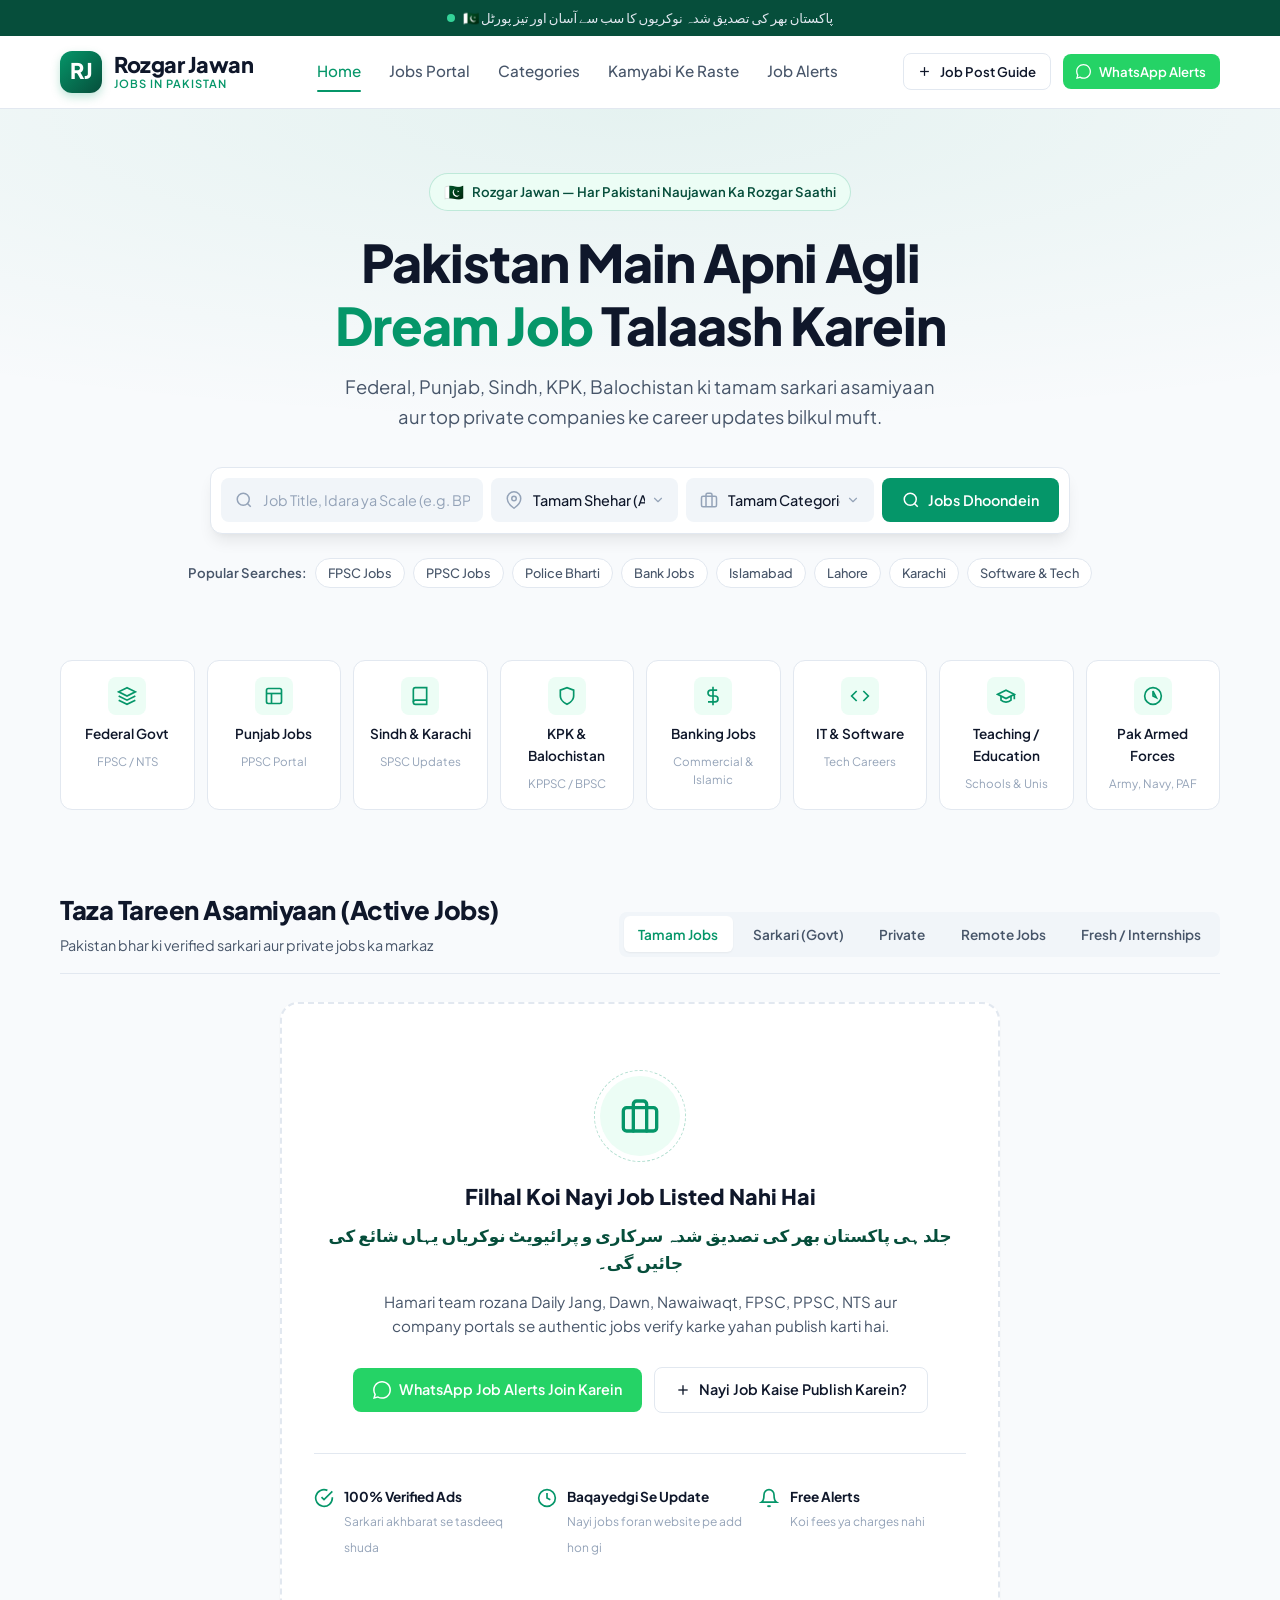
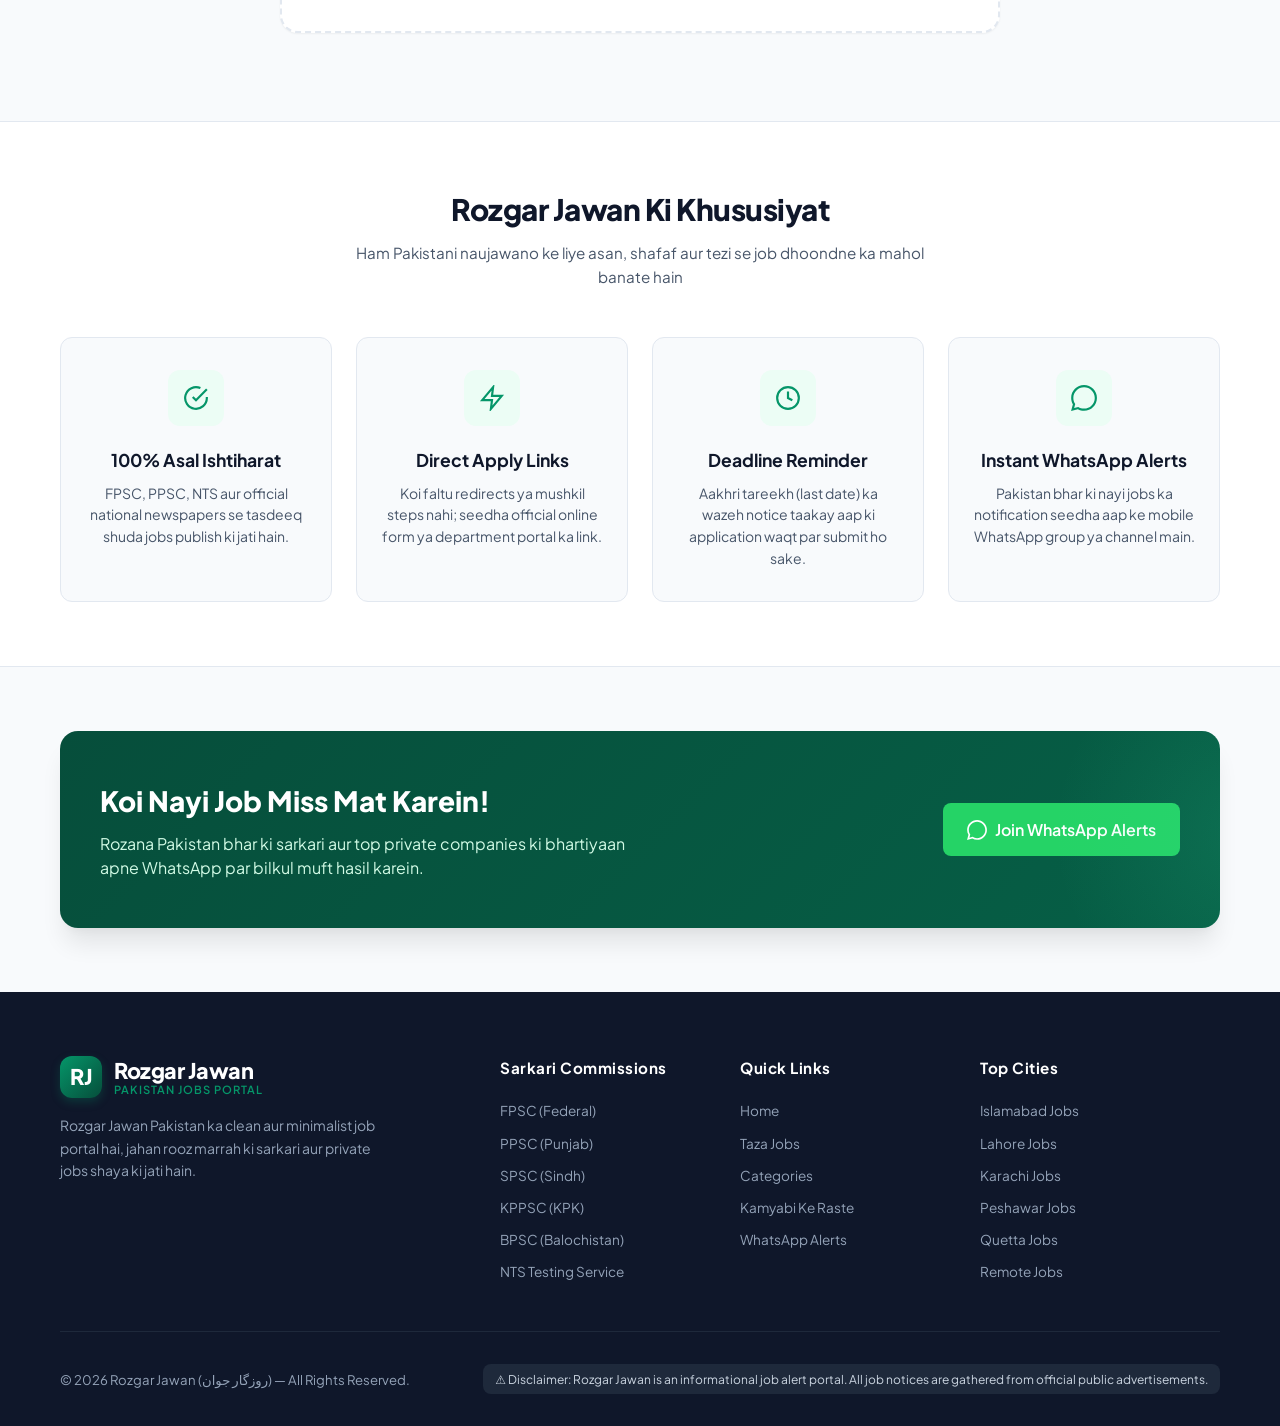
==== index.html @ a0c512f4 "Initial commit: Rozgar Jawan - Pakistan Jobs Portal responsive website" ====
<!DOCTYPE html>
<html lang="ur-PK" dir="ltr">
<head>
  <meta charset="UTF-8">
  <meta name="viewport" content="width=device-width, initial-scale=1.0">
  <meta http-equiv="X-UA-Compatible" content="ie=edge">
  <title>Rozgar Jawan | Pakistan Jobs Portal - روزگار جوان</title>
  
  <!-- SEO & Meta Tags -->
  <meta name="description" content="Rozgar Jawan - Pakistan ki latest sarkari aur private jobs ka authentic portal. FPSC, PPSC, NTS, Bank aur IT jobs ke taza tareen updates.">
  <meta name="keywords" content="Pakistan Jobs, Govt Jobs in Pakistan, Rozgar Jawan, FPSC, PPSC, NTS Jobs, Private Jobs Karachi Lahore Islamabad">
  <meta name="author" content="Rozgar Jawan">
  <meta name="theme-color" content="#059669">

  <!-- Google Fonts: Plus Jakarta Sans -->
  <link rel="preconnect" href="https://fonts.googleapis.com">
  <link rel="preconnect" href="https://fonts.gstatic.com" crossorigin>
  <link href="https://fonts.googleapis.com/css2?family=Plus+Jakarta+Sans:wght@400;500;600;700;800&display=swap" rel="stylesheet">

  <!-- Core CSS -->
  <link rel="stylesheet" href="css/style.css">
</head>
<body>

  <!-- Top Notification Bar -->
  <div class="top-notice-bar">
    <span class="pulse-dot"></span>
    <span>🇵🇰 پاکستان بھر کی تصدیق شدہ نوکریوں کا سب سے آسان اور تیز پورٹل</span>
  </div>

  <!-- Site Navigation Header -->
  <header class="site-header">
    <div class="container">
      <nav class="navbar" aria-label="Main Navigation">
        <!-- Logo -->
        <a href="index.html" class="brand-logo">
          <div class="logo-badge">RJ</div>
          <div class="brand-title">
            <span>Rozgar Jawan</span>
            <span class="brand-sub">Jobs In Pakistan</span>
          </div>
        </a>

        <!-- Navigation Links -->
        <div class="nav-links" id="nav-links">
          <a href="#home" class="nav-link active">Home</a>
          <a href="#jobs" class="nav-link">Jobs Portal</a>
          <a href="#categories" class="nav-link">Categories</a>
          <a href="#features" class="nav-link">Kamyabi Ke Raste</a>
          <a href="#alerts" class="nav-link">Job Alerts</a>
        </div>

        <!-- Header Actions -->
        <div class="nav-actions">
          <button class="btn btn-outline btn-sm" onclick="openPublishGuideModal()">
            <svg width="15" height="15" viewBox="0 0 24 24" fill="none" stroke="currentColor" stroke-width="2">
              <line x1="12" y1="5" x2="12" y2="19"></line>
              <line x1="5" y1="12" x2="19" y2="12"></line>
            </svg>
            Job Post Guide
          </button>
          <a href="#alerts" class="btn btn-whatsapp btn-sm">
            <svg width="15" height="15" viewBox="0 0 24 24" fill="currentColor">
              <path d="M.057 24l1.687-6.163c-1.041-1.804-1.588-3.849-1.587-5.946.003-6.556 5.338-11.891 11.893-11.891 3.181.001 6.167 1.24 8.413 3.488 2.245 2.248 3.481 5.236 3.48 8.414-.003 6.557-5.338 11.892-11.893 11.892-1.99-.001-3.951-.5-5.688-1.448l-6.305 1.654zm6.597-3.807c1.676.995 3.276 1.591 5.392 1.592 5.448 0 9.886-4.434 9.889-9.885.002-5.462-4.415-9.89-9.881-9.892-5.452 0-9.887 4.434-9.889 9.884-.001 2.225.651 3.891 1.746 5.634l-.999 3.648 3.742-.981z"/>
            </svg>
            WhatsApp Alerts
          </a>
          <!-- Mobile Hamburger Toggle -->
          <button class="mobile-toggle" id="mobile-toggle-btn" aria-label="Toggle navigation menu">
            <svg width="24" height="24" viewBox="0 0 24 24" fill="none" stroke="currentColor" stroke-width="2">
              <line x1="3" y1="12" x2="21" y2="12"></line>
              <line x1="3" y1="6" x2="21" y2="6"></line>
              <line x1="3" y1="18" x2="21" y2="18"></line>
            </svg>
          </button>
        </div>
      </nav>
    </div>
  </header>

  <main>
    <!-- Hero Section -->
    <section class="hero-section" id="home">
      <div class="container">
        <div class="hero-pill">
          <span class="flag-icon">🇵🇰</span>
          <span>Rozgar Jawan — Har Pakistani Naujawan Ka Rozgar Saathi</span>
        </div>

        <h1 class="hero-title">
          Pakistan Main Apni Agli <span class="text-highlight">Dream Job</span> Talaash Karein
        </h1>

        <p class="hero-desc">
          Federal, Punjab, Sindh, KPK, Balochistan ki tamam sarkari asamiyaan aur top private companies ke career updates bilkul muft.
        </p>

        <!-- Search and Filter Bar -->
        <div class="search-wrapper">
          <form class="search-form" id="jobs-search-form">
            <!-- Keyword search -->
            <div class="search-field">
              <svg viewBox="0 0 24 24" fill="none" stroke="currentColor" stroke-width="2">
                <circle cx="11" cy="11" r="8"></circle>
                <line x1="21" y1="21" x2="16.65" y2="16.65"></line>
              </svg>
              <input type="text" id="search-input" placeholder="Job Title, Idara ya Scale (e.g. BPS-17, Clerk)..." autocomplete="off">
            </div>

            <!-- City selector -->
            <div class="search-field">
              <svg viewBox="0 0 24 24" fill="none" stroke="currentColor" stroke-width="2">
                <path d="M21 10c0 7-9 13-9 13s-9-6-9-13a9 9 0 0 1 18 0z"></path>
                <circle cx="12" cy="10" r="3"></circle>
              </svg>
              <select id="city-select">
                <option value="all">Tamam Shehar (All Pakistan)</option>
                <option value="Islamabad">Islamabad / Rawalpindi</option>
                <option value="Lahore">Lahore</option>
                <option value="Karachi">Karachi</option>
                <option value="Peshawar">Peshawar</option>
                <option value="Quetta">Quetta</option>
                <option value="Faisalabad">Faisalabad</option>
                <option value="Multan">Multan</option>
                <option value="Remote">Remote / Work from Home</option>
              </select>
            </div>

            <!-- Category selector -->
            <div class="search-field">
              <svg viewBox="0 0 24 24" fill="none" stroke="currentColor" stroke-width="2">
                <rect x="2" y="7" width="20" height="14" rx="2" ry="2"></rect>
                <path d="M16 21V5a2 2 0 0 0-2-2h-4a2 2 0 0 0-2 2v16"></path>
              </svg>
              <select id="category-select">
                <option value="all">Tamam Categories</option>
                <option value="govt">Sarkari (Govt / BPS)</option>
                <option value="it">IT & Software</option>
                <option value="banking">Banks & Finance</option>
                <option value="education">Education & Teachers</option>
                <option value="healthcare">Hospital & Medical</option>
                <option value="defense">Forces (Army, Navy, PAF, Police)</option>
                <option value="private">Private Sector</option>
              </select>
            </div>

            <!-- Search Action Button -->
            <button type="submit" class="btn btn-primary">
              <svg width="18" height="18" viewBox="0 0 24 24" fill="none" stroke="currentColor" stroke-width="2">
                <circle cx="11" cy="11" r="8"></circle>
                <line x1="21" y1="21" x2="16.65" y2="16.65"></line>
              </svg>
              Jobs Dhoondein
            </button>
          </form>
        </div>

        <!-- Quick Tags -->
        <div class="quick-tags">
          <span class="quick-tags-label">Popular Searches:</span>
          <button class="tag-pill" data-filter-type="category" data-filter-val="govt">FPSC Jobs</button>
          <button class="tag-pill" data-filter-type="category" data-filter-val="govt">PPSC Jobs</button>
          <button class="tag-pill" data-filter-type="category" data-filter-val="defense">Police Bharti</button>
          <button class="tag-pill" data-filter-type="category" data-filter-val="banking">Bank Jobs</button>
          <button class="tag-pill" data-filter-type="city" data-filter-val="Islamabad">Islamabad</button>
          <button class="tag-pill" data-filter-type="city" data-filter-val="Lahore">Lahore</button>
          <button class="tag-pill" data-filter-type="city" data-filter-val="Karachi">Karachi</button>
          <button class="tag-pill" data-filter-type="category" data-filter-val="it">Software & Tech</button>
        </div>
      </div>
    </section>

    <!-- Categories Grid Section -->
    <section class="categories-section" id="categories">
      <div class="container">
        <div class="categories-grid">
          <div class="category-card" onclick="selectQuickCategory('govt')">
            <div class="category-icon">
              <svg width="20" height="20" viewBox="0 0 24 24" fill="none" stroke="currentColor" stroke-width="2">
                <polygon points="12 2 2 7 12 12 22 7 12 2"></polygon>
                <polyline points="2 17 12 22 22 17"></polyline>
                <polyline points="2 12 12 17 22 12"></polyline>
              </svg>
            </div>
            <div class="category-name">Federal Govt</div>
            <div class="category-count">FPSC / NTS</div>
          </div>

          <div class="category-card" onclick="selectQuickCategory('govt')">
            <div class="category-icon">
              <svg width="20" height="20" viewBox="0 0 24 24" fill="none" stroke="currentColor" stroke-width="2">
                <rect x="3" y="3" width="18" height="18" rx="2" ry="2"></rect>
                <line x1="3" y1="9" x2="21" y2="9"></line>
                <line x1="9" y1="21" x2="9" y2="9"></line>
              </svg>
            </div>
            <div class="category-name">Punjab Jobs</div>
            <div class="category-count">PPSC Portal</div>
          </div>

          <div class="category-card" onclick="selectQuickCategory('govt')">
            <div class="category-icon">
              <svg width="20" height="20" viewBox="0 0 24 24" fill="none" stroke="currentColor" stroke-width="2">
                <path d="M4 19.5A2.5 2.5 0 0 1 6.5 17H20"></path>
                <path d="M6.5 2H20v20H6.5A2.5 2.5 0 0 1 4 19.5v-15A2.5 2.5 0 0 1 6.5 2z"></path>
              </svg>
            </div>
            <div class="category-name">Sindh & Karachi</div>
            <div class="category-count">SPSC Updates</div>
          </div>

          <div class="category-card" onclick="selectQuickCategory('govt')">
            <div class="category-icon">
              <svg width="20" height="20" viewBox="0 0 24 24" fill="none" stroke="currentColor" stroke-width="2">
                <path d="M12 22s8-4 8-10V5l-8-3-8 3v7c0 6 8 10 8 10z"></path>
              </svg>
            </div>
            <div class="category-name">KPK & Balochistan</div>
            <div class="category-count">KPPSC / BPSC</div>
          </div>

          <div class="category-card" onclick="selectQuickCategory('banking')">
            <div class="category-icon">
              <svg width="20" height="20" viewBox="0 0 24 24" fill="none" stroke="currentColor" stroke-width="2">
                <line x1="12" y1="1" x2="12" y2="23"></line>
                <path d="M17 5H9.5a3.5 3.5 0 0 0 0 7h5a3.5 3.5 0 0 1 0 7H6"></path>
              </svg>
            </div>
            <div class="category-name">Banking Jobs</div>
            <div class="category-count">Commercial & Islamic</div>
          </div>

          <div class="category-card" onclick="selectQuickCategory('it')">
            <div class="category-icon">
              <svg width="20" height="20" viewBox="0 0 24 24" fill="none" stroke="currentColor" stroke-width="2">
                <polyline points="16 18 22 12 16 6"></polyline>
                <polyline points="8 6 2 12 8 18"></polyline>
              </svg>
            </div>
            <div class="category-name">IT & Software</div>
            <div class="category-count">Tech Careers</div>
          </div>

          <div class="category-card" onclick="selectQuickCategory('education')">
            <div class="category-icon">
              <svg width="20" height="20" viewBox="0 0 24 24" fill="none" stroke="currentColor" stroke-width="2">
                <path d="M22 10v6M2 10l10-5 10 5-10 5z"></path>
                <path d="M6 12v5c3 3 9 3 12 0v-5"></path>
              </svg>
            </div>
            <div class="category-name">Teaching / Education</div>
            <div class="category-count">Schools & Unis</div>
          </div>

          <div class="category-card" onclick="selectQuickCategory('defense')">
            <div class="category-icon">
              <svg width="20" height="20" viewBox="0 0 24 24" fill="none" stroke="currentColor" stroke-width="2">
                <circle cx="12" cy="12" r="10"></circle>
                <polygon points="12 6 12 12 16 14"></polygon>
              </svg>
            </div>
            <div class="category-name">Pak Armed Forces</div>
            <div class="category-count">Army, Navy, PAF</div>
          </div>
        </div>
      </div>
    </section>

    <!-- Main Jobs Section (BLANK / EMPTY STATE BY DEFAULT AS REQUESTED) -->
    <section class="jobs-section" id="jobs">
      <div class="container">
        <!-- Section Header with Filters -->
        <div class="section-header">
          <div class="section-title-wrap">
            <h2>Taza Tareen Asamiyaan (Active Jobs)</h2>
            <p>Pakistan bhar ki verified sarkari aur private jobs ka markaz</p>
          </div>

          <!-- Filter Tabs -->
          <div class="job-filter-tabs">
            <button class="tab-btn active" data-tab="all">Tamam Jobs</button>
            <button class="tab-btn" data-tab="government">Sarkari (Govt)</button>
            <button class="tab-btn" data-tab="private">Private</button>
            <button class="tab-btn" data-tab="remote">Remote Jobs</button>
            <button class="tab-btn" data-tab="internship">Fresh / Internships</button>
          </div>
        </div>

        <!-- Dynamic Jobs Container (Loaded from js/jobs.js) -->
        <div id="jobs-container">
          <!-- Default Empty State is automatically injected by js/jobs.js -->
        </div>
      </div>
    </section>

    <!-- Why Rozgar Jawan Section -->
    <section class="features-section" id="features">
      <div class="container">
        <div class="section-center-heading">
          <h2>Rozgar Jawan Ki Khususiyat</h2>
          <p>Ham Pakistani naujawano ke liye asan, shafaf aur tezi se job dhoondne ka mahol banate hain</p>
        </div>

        <div class="feature-cards-grid">
          <div class="feature-box">
            <div class="feature-icon-wrapper">
              <svg width="26" height="26" viewBox="0 0 24 24" fill="none" stroke="currentColor" stroke-width="2">
                <path d="M22 11.08V12a10 10 0 1 1-5.93-9.14"></path>
                <polyline points="22 4 12 14.01 9 11.01"></polyline>
              </svg>
            </div>
            <h3>100% Asal Ishtiharat</h3>
            <p>FPSC, PPSC, NTS aur official national newspapers se tasdeeq shuda jobs publish ki jati hain.</p>
          </div>

          <div class="feature-box">
            <div class="feature-icon-wrapper">
              <svg width="26" height="26" viewBox="0 0 24 24" fill="none" stroke="currentColor" stroke-width="2">
                <path d="M13 2L3 14h9l-1 8 10-12h-9l1-8z"></path>
              </svg>
            </div>
            <h3>Direct Apply Links</h3>
            <p>Koi faltu redirects ya mushkil steps nahi; seedha official online form ya department portal ka link.</p>
          </div>

          <div class="feature-box">
            <div class="feature-icon-wrapper">
              <svg width="26" height="26" viewBox="0 0 24 24" fill="none" stroke="currentColor" stroke-width="2">
                <circle cx="12" cy="12" r="10"></circle>
                <polyline points="12 6 12 12 16 14"></polyline>
              </svg>
            </div>
            <h3>Deadline Reminder</h3>
            <p>Aakhri tareekh (last date) ka wazeh notice taakay aap ki application waqt par submit ho sake.</p>
          </div>

          <div class="feature-box">
            <div class="feature-icon-wrapper">
              <svg width="26" height="26" viewBox="0 0 24 24" fill="currentColor">
                <path d="M.057 24l1.687-6.163c-1.041-1.804-1.588-3.849-1.587-5.946.003-6.556 5.338-11.891 11.893-11.891 3.181.001 6.167 1.24 8.413 3.488 2.245 2.248 3.481 5.236 3.48 8.414-.003 6.557-5.338 11.892-11.893 11.892-1.99-.001-3.951-.5-5.688-1.448l-6.305 1.654zm6.597-3.807c1.676.995 3.276 1.591 5.392 1.592 5.448 0 9.886-4.434 9.889-9.885.002-5.462-4.415-9.89-9.881-9.892-5.452 0-9.887 4.434-9.889 9.884-.001 2.225.651 3.891 1.746 5.634l-.999 3.648 3.742-.981z"/>
              </svg>
            </div>
            <h3>Instant WhatsApp Alerts</h3>
            <p>Pakistan bhar ki nayi jobs ka notification seedha aap ke mobile WhatsApp group ya channel main.</p>
          </div>
        </div>
      </div>
    </section>

    <!-- WhatsApp Alert CTA Banner -->
    <section class="alert-banner-section" id="alerts">
      <div class="container">
        <div class="alert-banner-card">
          <div class="alert-banner-content">
            <h2>Koi Nayi Job Miss Mat Karein!</h2>
            <p>Rozana Pakistan bhar ki sarkari aur top private companies ki bhartiyaan apne WhatsApp par bilkul muft hasil karein.</p>
          </div>

          <div class="alert-banner-actions">
            <a href="https://chat.whatsapp.com" target="_blank" rel="noopener noreferrer" class="btn btn-whatsapp" style="padding: 0.85rem 1.5rem; font-size: 1rem;">
              <svg width="20" height="20" viewBox="0 0 24 24" fill="currentColor">
                <path d="M.057 24l1.687-6.163c-1.041-1.804-1.588-3.849-1.587-5.946.003-6.556 5.338-11.891 11.893-11.891 3.181.001 6.167 1.24 8.413 3.488 2.245 2.248 3.481 5.236 3.48 8.414-.003 6.557-5.338 11.892-11.893 11.892-1.99-.001-3.951-.5-5.688-1.448l-6.305 1.654zm6.597-3.807c1.676.995 3.276 1.591 5.392 1.592 5.448 0 9.886-4.434 9.889-9.885.002-5.462-4.415-9.89-9.881-9.892-5.452 0-9.887 4.434-9.889 9.884-.001 2.225.651 3.891 1.746 5.634l-.999 3.648 3.742-.981z"/>
              </svg>
              Join WhatsApp Alerts
            </a>
          </div>
        </div>
      </div>
    </section>
  </main>

  <!-- Job Details Modal (Opens when user clicks on a job card details button) -->
  <div class="modal-overlay" id="job-detail-modal">
    <div class="modal-card">
      <div class="modal-header">
        <h3>Job Ki Tafseelat</h3>
        <button class="modal-close-btn" onclick="closeJobModal()" aria-label="Close modal">&times;</button>
      </div>
      <div class="modal-body" id="job-detail-content">
        <!-- Injected via JavaScript -->
      </div>
    </div>
  </div>

  <!-- Publish Job Helper Guide Modal -->
  <div class="modal-overlay" id="publish-guide-modal">
    <div class="modal-card">
      <div class="modal-header">
        <h3>Nayi Job Kaise Publish Karein? (Admin Guide)</h3>
        <button class="modal-close-btn" onclick="closePublishGuideModal()" aria-label="Close modal">&times;</button>
      </div>
      <div class="modal-body">
        <p style="color: #475569; font-size: 0.9rem; margin-bottom: 1.25rem;">
          Website ko clean aur fast rakhne ke liye jobs ko <code>js/jobs.js</code> file ke zariye manage kiya gaya hai.
        </p>

        <div class="guide-step" data-step="1">
          <h4><code>js/jobs.js</code> File Kholein</h4>
          <p>Apne project folder main <code>js/jobs.js</code> file ko kisi bhi text editor (Notepad, VS Code waghera) main open karein.</p>
        </div>

        <div class="guide-step" data-step="2">
          <h4><code>jobsData</code> Array Main Job Ka Data Paste Karein</h4>
          <p>Nayi job ka record is tarah add karein:</p>
          <pre class="code-snippet"><code>{
  id: 1,
  title: "Computer Operator (BPS-16)",
  department: "Health Department Punjab",
  category: "govt",
  type: "Government",
  city: "Lahore",
  scale: "BPS-16",
  deadline: "25 Dec 2026",
  education: "BCS / BS Computer Science",
  isUrgent: true,
  applyUrl: "https://ppsc.gop.pk",
  description: "Punjab Health Department main asamiyaan khali hain."
}</code></pre>
        </div>

        <div class="guide-step" data-step="3">
          <h4>Save Karein Aur Website Refresh Karein</h4>
          <p>File save karte hi website pe job card foran auto-render ho jayega aur search filters kaam karenge!</p>
        </div>

        <div style="text-align: right; margin-top: 1.5rem;">
          <button class="btn btn-primary btn-sm" onclick="closePublishGuideModal()">Theek Hai, Samajh Gaya</button>
        </div>
      </div>
    </div>
  </div>

  <!-- Site Footer -->
  <footer class="site-footer">
    <div class="container">
      <div class="footer-grid">
        <!-- Col 1: Brand Info -->
        <div class="footer-brand">
          <a href="index.html" class="brand-logo">
            <div class="logo-badge">RJ</div>
            <div class="brand-title">
              <span>Rozgar Jawan</span>
              <span class="brand-sub">Pakistan Jobs Portal</span>
            </div>
          </a>
          <p>
            Rozgar Jawan Pakistan ka clean aur minimalist job portal hai, jahan rooz marrah ki sarkari aur private jobs shaya ki jati hain.
          </p>
        </div>

        <!-- Col 2: Official Portals -->
        <div class="footer-col">
          <h4>Sarkari Commissions</h4>
          <div class="footer-links">
            <a href="https://www.fpsc.gov.pk" target="_blank" rel="noopener">FPSC (Federal)</a>
            <a href="https://www.ppsc.gop.pk" target="_blank" rel="noopener">PPSC (Punjab)</a>
            <a href="https://www.spsc.gov.pk" target="_blank" rel="noopener">SPSC (Sindh)</a>
            <a href="https://www.kppsc.gov.pk" target="_blank" rel="noopener">KPPSC (KPK)</a>
            <a href="https://www.bpsc.gob.pk" target="_blank" rel="noopener">BPSC (Balochistan)</a>
            <a href="https://www.nts.org.pk" target="_blank" rel="noopener">NTS Testing Service</a>
          </div>
        </div>

        <!-- Col 3: Quick Links -->
        <div class="footer-col">
          <h4>Quick Links</h4>
          <div class="footer-links">
            <a href="#home">Home</a>
            <a href="#jobs">Taza Jobs</a>
            <a href="#categories">Categories</a>
            <a href="#features">Kamyabi Ke Raste</a>
            <a href="#alerts">WhatsApp Alerts</a>
          </div>
        </div>

        <!-- Col 4: Top Locations -->
        <div class="footer-col">
          <h4>Top Cities</h4>
          <div class="footer-links">
            <a href="#jobs" onclick="selectQuickCity('Islamabad')">Islamabad Jobs</a>
            <a href="#jobs" onclick="selectQuickCity('Lahore')">Lahore Jobs</a>
            <a href="#jobs" onclick="selectQuickCity('Karachi')">Karachi Jobs</a>
            <a href="#jobs" onclick="selectQuickCity('Peshawar')">Peshawar Jobs</a>
            <a href="#jobs" onclick="selectQuickCity('Quetta')">Quetta Jobs</a>
            <a href="#jobs" onclick="selectQuickCity('Remote')">Remote Jobs</a>
          </div>
        </div>
      </div>

      <!-- Footer Bottom -->
      <div class="footer-bottom">
        <p>&copy; 2026 Rozgar Jawan (روزگار جوان) — All Rights Reserved.</p>
        <div class="disclaimer-badge">
          ⚠️ Disclaimer: Rozgar Jawan is an informational job alert portal. All job notices are gathered from official public advertisements.
        </div>
      </div>
    </div>
  </footer>

  <!-- Helper Quick Select Functions -->
  <script>
    function selectQuickCategory(cat) {
      const select = document.getElementById('category-select');
      if (select) {
        select.value = cat;
        select.dispatchEvent(new Event('change'));
      }
      document.getElementById('jobs').scrollIntoView({ behavior: 'smooth' });
    }

    function selectQuickCity(city) {
      const select = document.getElementById('city-select');
      if (select) {
        select.value = city;
        select.dispatchEvent(new Event('change'));
      }
      document.getElementById('jobs').scrollIntoView({ behavior: 'smooth' });
    }
  </script>

  <!-- Core JavaScript Modules -->
  <script src="js/jobs.js"></script>
  <script src="js/main.js"></script>
</body>
</html>
---- css/style.css ----
/* ==========================================================================
   ROZGAR JAWAN (روزگار جوان) - Modern, Minimalist & Responsive Stylesheet
   Designed for Pakistan Job Portal
   ========================================================================== */

/* --- 1. CSS VARIABLES & DESIGN TOKENS --- */
:root {
  /* Brand Colors */
  --primary: #059669;         /* Pakistani Emerald Green */
  --primary-hover: #047857;
  --primary-dark: #064E3B;
  --primary-light: #ECFDF5;
  --primary-soft: rgba(5, 150, 105, 0.08);

  /* Accent & Status Colors */
  --accent: #F59E0B;          /* Warm Gold / Highlight */
  --accent-light: #FEF3C7;
  --govt-badge: #1D4ED8;      /* Govt Blue */
  --govt-badge-bg: #EFF6FF;
  --urgent-badge: #DC2626;    /* Red Deadline */
  --urgent-badge-bg: #FEF2F2;

  /* Neutral Shades */
  --bg-body: #F8FAFC;         /* Soft clean background */
  --bg-card: #FFFFFF;
  --bg-surface: #F1F5F9;
  --text-main: #0F172A;       /* Slate 900 */
  --text-muted: #475569;      /* Slate 600 */
  --text-subtle: #94A3B8;     /* Slate 400 */
  --border-color: #E2E8F0;    /* Slate 200 */
  --border-focus: #059669;

  /* Elevation Shadows */
  --shadow-sm: 0 1px 2px 0 rgba(0, 0, 0, 0.05);
  --shadow-md: 0 4px 6px -1px rgba(0, 0, 0, 0.07), 0 2px 4px -2px rgba(0, 0, 0, 0.05);
  --shadow-lg: 0 10px 15px -3px rgba(0, 0, 0, 0.08), 0 4px 6px -4px rgba(0, 0, 0, 0.04);
  --shadow-xl: 0 20px 25px -5px rgba(0, 0, 0, 0.09), 0 8px 10px -6px rgba(0, 0, 0, 0.04);

  /* Layout & Sizing */
  --container-max: 1200px;
  --radius-sm: 8px;
  --radius-md: 12px;
  --radius-lg: 18px;
  --radius-full: 9999px;
  --transition: all 0.25s cubic-bezier(0.4, 0, 0.2, 1);
  --font-sans: 'Plus Jakarta Sans', system-ui, -apple-system, BlinkMacSystemFont, 'Segoe UI', Roboto, sans-serif;
}

/* --- 2. BASE & RESET --- */
*, *::before, *::after {
  box-sizing: border-box;
  margin: 0;
  padding: 0;
}

html {
  font-size: 16px;
  scroll-behavior: smooth;
  -webkit-text-size-adjust: 100%;
}

body {
  font-family: var(--font-sans);
  background-color: var(--bg-body);
  color: var(--text-main);
  line-height: 1.6;
  min-height: 100vh;
  display: flex;
  flex-direction: column;
  overflow-x: hidden;
}

img, svg {
  display: block;
  max-width: 100%;
}

a {
  color: inherit;
  text-decoration: none;
  transition: var(--transition);
}

button, input, select, textarea {
  font: inherit;
  outline: none;
  border: none;
}

ul {
  list-style: none;
}

.container {
  width: 100%;
  max-width: var(--container-max);
  margin-left: auto;
  margin-right: auto;
  padding-left: 1.25rem;
  padding-right: 1.25rem;
}

/* --- 3. TOP TICKER / BANNER --- */
.top-notice-bar {
  background: var(--primary-dark);
  color: #E2E8F0;
  font-size: 0.825rem;
  padding: 0.45rem 1rem;
  text-align: center;
  display: flex;
  align-items: center;
  justify-content: center;
  gap: 0.5rem;
}

.top-notice-bar .pulse-dot {
  width: 8px;
  height: 8px;
  background-color: #34D399;
  border-radius: 50%;
  animation: pulse 1.8s infinite;
}

@keyframes pulse {
  0% { transform: scale(0.95); box-shadow: 0 0 0 0 rgba(52, 211, 153, 0.7); }
  70% { transform: scale(1.1); box-shadow: 0 0 0 6px rgba(52, 211, 153, 0); }
  100% { transform: scale(0.95); box-shadow: 0 0 0 0 rgba(52, 211, 153, 0); }
}

/* --- 4. NAVIGATION BAR --- */
.site-header {
  position: sticky;
  top: 0;
  background-color: rgba(255, 255, 255, 0.95);
  backdrop-filter: blur(10px);
  -webkit-backdrop-filter: blur(10px);
  border-bottom: 1px solid var(--border-color);
  z-index: 100;
  transition: var(--transition);
}

.navbar {
  display: flex;
  align-items: center;
  justify-content: space-between;
  height: 72px;
}

/* Brand Logo */
.brand-logo {
  display: flex;
  align-items: center;
  gap: 0.75rem;
  font-weight: 800;
  font-size: 1.35rem;
  color: var(--text-main);
}

.logo-badge {
  width: 42px;
  height: 42px;
  background: linear-gradient(135deg, var(--primary), var(--primary-dark));
  border-radius: var(--radius-md);
  display: flex;
  align-items: center;
  justify-content: center;
  color: #FFFFFF;
  font-weight: 900;
  box-shadow: 0 4px 10px rgba(5, 150, 105, 0.25);
}

.brand-title {
  display: flex;
  flex-direction: column;
  line-height: 1.1;
}

.brand-title span:first-child {
  letter-spacing: -0.5px;
}

.brand-title .brand-sub {
  font-size: 0.7rem;
  font-weight: 600;
  color: var(--primary);
  text-transform: uppercase;
  letter-spacing: 1px;
}

/* Nav Links */
.nav-links {
  display: flex;
  align-items: center;
  gap: 1.75rem;
}

.nav-link {
  font-size: 0.95rem;
  font-weight: 500;
  color: var(--text-muted);
  position: relative;
  padding: 0.25rem 0;
}

.nav-link:hover, .nav-link.active {
  color: var(--primary);
}

.nav-link.active::after {
  content: '';
  position: absolute;
  bottom: -4px;
  left: 0;
  width: 100%;
  height: 2px;
  background-color: var(--primary);
  border-radius: 2px;
}

/* Header Action Buttons */
.nav-actions {
  display: flex;
  align-items: center;
  gap: 0.75rem;
}

.btn {
  display: inline-flex;
  align-items: center;
  justify-content: center;
  gap: 0.5rem;
  font-size: 0.9rem;
  font-weight: 600;
  padding: 0.65rem 1.25rem;
  border-radius: var(--radius-sm);
  cursor: pointer;
  transition: var(--transition);
  white-space: nowrap;
}

.btn-primary {
  background-color: var(--primary);
  color: #FFFFFF;
}

.btn-primary:hover {
  background-color: var(--primary-hover);
  box-shadow: 0 4px 12px rgba(5, 150, 105, 0.25);
  transform: translateY(-1px);
}

.btn-outline {
  border: 1px solid var(--border-color);
  background-color: #FFFFFF;
  color: var(--text-main);
}

.btn-outline:hover {
  border-color: var(--primary);
  color: var(--primary);
  background-color: var(--primary-light);
}

.btn-whatsapp {
  background-color: #25D366;
  color: #FFFFFF;
}

.btn-whatsapp:hover {
  background-color: #20BD5A;
  box-shadow: 0 4px 12px rgba(37, 211, 102, 0.3);
}

.btn-sm {
  padding: 0.45rem 0.85rem;
  font-size: 0.825rem;
}

/* Mobile Toggle Hamburger */
.mobile-toggle {
  display: none;
  background: transparent;
  color: var(--text-main);
  padding: 0.5rem;
  cursor: pointer;
  border-radius: var(--radius-sm);
}

.mobile-toggle:hover {
  background-color: var(--bg-surface);
}

/* --- 5. HERO SECTION --- */
.hero-section {
  padding: 4rem 0 3rem;
  background: radial-gradient(100% 60% at 50% 0%, rgba(5, 150, 105, 0.08) 0%, rgba(248, 250, 252, 0) 100%);
  text-align: center;
  position: relative;
}

.hero-pill {
  display: inline-flex;
  align-items: center;
  gap: 0.5rem;
  background-color: var(--primary-light);
  color: var(--primary-dark);
  font-size: 0.825rem;
  font-weight: 600;
  padding: 0.35rem 0.9rem;
  border-radius: var(--radius-full);
  margin-bottom: 1.25rem;
  border: 1px solid rgba(5, 150, 105, 0.2);
}

.hero-pill .flag-icon {
  font-size: 1rem;
}

.hero-title {
  font-size: clamp(2rem, 4.5vw, 3.25rem);
  font-weight: 800;
  letter-spacing: -1px;
  line-height: 1.2;
  color: var(--text-main);
  max-width: 800px;
  margin: 0 auto 1rem;
}

.hero-title .text-highlight {
  color: var(--primary);
  position: relative;
  display: inline-block;
}

.hero-desc {
  font-size: clamp(1rem, 1.8vw, 1.15rem);
  color: var(--text-muted);
  max-width: 620px;
  margin: 0 auto 2.25rem;
  line-height: 1.6;
}

/* --- 6. SEARCH & FILTER BAR --- */
.search-wrapper {
  max-width: 860px;
  margin: 0 auto;
  background-color: var(--bg-card);
  padding: 0.65rem;
  border-radius: var(--radius-md);
  box-shadow: var(--shadow-lg);
  border: 1px solid var(--border-color);
  transition: var(--transition);
}

.search-wrapper:focus-within {
  border-color: var(--primary);
  box-shadow: 0 10px 25px -5px rgba(5, 150, 105, 0.15);
}

.search-form {
  display: grid;
  grid-template-columns: 1.4fr 1fr 1fr auto;
  gap: 0.5rem;
  align-items: center;
}

.search-field {
  display: flex;
  align-items: center;
  gap: 0.65rem;
  padding: 0.65rem 0.85rem;
  background-color: var(--bg-surface);
  border-radius: var(--radius-sm);
  color: var(--text-subtle);
}

.search-field svg {
  flex-shrink: 0;
  width: 18px;
  height: 18px;
}

.search-field input,
.search-field select {
  width: 100%;
  background: transparent;
  color: var(--text-main);
  font-size: 0.9rem;
  font-weight: 500;
}

.search-field input::placeholder {
  color: var(--text-subtle);
  font-weight: 400;
}

.search-field select {
  cursor: pointer;
  appearance: none;
  background-image: url("data:image/svg+xml;charset=UTF-8,%3csvg xmlns='http://www.w3.org/2000/svg' viewBox='0 0 24 24' fill='none' stroke='%2394A3B8' stroke-width='2' stroke-linecap='round' stroke-linejoin='round'%3e%3cpolyline points='6 9 12 15 18 9'%3e%3c/polyline%3e%3c/svg%3e");
  background-repeat: no-repeat;
  background-position: right 0px center;
  background-size: 14px;
  padding-right: 1.25rem;
}

/* Quick Browse Tags */
.quick-tags {
  display: flex;
  align-items: center;
  justify-content: center;
  flex-wrap: wrap;
  gap: 0.5rem;
  margin-top: 1.5rem;
  font-size: 0.825rem;
}

.quick-tags-label {
  color: var(--text-muted);
  font-weight: 600;
}

.tag-pill {
  background-color: #FFFFFF;
  border: 1px solid var(--border-color);
  padding: 0.25rem 0.75rem;
  border-radius: var(--radius-full);
  color: var(--text-muted);
  font-size: 0.8rem;
  font-weight: 500;
  transition: var(--transition);
}

.tag-pill:hover, .tag-pill.active {
  background-color: var(--primary-light);
  border-color: var(--primary);
  color: var(--primary-dark);
}

/* --- 7. QUICK CATEGORIES BAR --- */
.categories-section {
  padding: 1.5rem 0 2.5rem;
}

.categories-grid {
  display: grid;
  grid-template-columns: repeat(auto-fit, minmax(130px, 1fr));
  gap: 0.75rem;
}

.category-card {
  background-color: var(--bg-card);
  border: 1px solid var(--border-color);
  border-radius: var(--radius-md);
  padding: 1rem 0.75rem;
  text-align: center;
  transition: var(--transition);
  cursor: pointer;
  display: flex;
  flex-direction: column;
  align-items: center;
  gap: 0.5rem;
}

.category-card:hover {
  border-color: var(--primary);
  transform: translateY(-2px);
  box-shadow: var(--shadow-md);
}

.category-icon {
  width: 38px;
  height: 38px;
  border-radius: var(--radius-sm);
  background-color: var(--primary-light);
  color: var(--primary);
  display: flex;
  align-items: center;
  justify-content: center;
}

.category-name {
  font-size: 0.85rem;
  font-weight: 600;
  color: var(--text-main);
}

.category-count {
  font-size: 0.725rem;
  color: var(--text-subtle);
}

/* --- 8. MAIN JOBS SECTION --- */
.jobs-section {
  padding: 2.5rem 0 4rem;
}

.section-header {
  display: flex;
  align-items: flex-end;
  justify-content: space-between;
  flex-wrap: wrap;
  gap: 1rem;
  margin-bottom: 1.75rem;
  padding-bottom: 1rem;
  border-bottom: 1px solid var(--border-color);
}

.section-title-wrap h2 {
  font-size: 1.6rem;
  font-weight: 800;
  color: var(--text-main);
  letter-spacing: -0.5px;
}

.section-title-wrap p {
  color: var(--text-muted);
  font-size: 0.9rem;
  margin-top: 0.2rem;
}

/* Job Tabs */
.job-filter-tabs {
  display: flex;
  gap: 0.4rem;
  background-color: var(--bg-surface);
  padding: 0.3rem;
  border-radius: var(--radius-sm);
  overflow-x: auto;
}

.tab-btn {
  padding: 0.45rem 0.9rem;
  font-size: 0.85rem;
  font-weight: 600;
  color: var(--text-muted);
  background: transparent;
  border-radius: 6px;
  cursor: pointer;
  transition: var(--transition);
  white-space: nowrap;
}

.tab-btn.active, .tab-btn:hover {
  background-color: #FFFFFF;
  color: var(--primary);
  box-shadow: var(--shadow-sm);
}

/* --- 9. CLEAN FRIENDLY EMPTY STATE (AS REQUESTED) --- */
.empty-state-box {
  background-color: var(--bg-card);
  border: 2px dashed var(--border-color);
  border-radius: var(--radius-lg);
  padding: 4.5rem 2rem;
  text-align: center;
  max-width: 720px;
  margin: 1.5rem auto;
  box-shadow: var(--shadow-sm);
  animation: fadeIn 0.4s ease-in-out;
}

@keyframes fadeIn {
  from { opacity: 0; transform: translateY(8px); }
  to { opacity: 1; transform: translateY(0); }
}

.empty-icon-wrap {
  width: 80px;
  height: 80px;
  background-color: var(--primary-light);
  color: var(--primary);
  border-radius: 50%;
  display: flex;
  align-items: center;
  justify-content: center;
  margin: 0 auto 1.5rem;
  position: relative;
}

.empty-icon-wrap::after {
  content: '';
  position: absolute;
  inset: -6px;
  border-radius: 50%;
  border: 1px dashed rgba(5, 150, 105, 0.3);
}

.empty-title {
  font-size: 1.35rem;
  font-weight: 800;
  color: var(--text-main);
  margin-bottom: 0.5rem;
}

.empty-urdu-text {
  font-size: 1.05rem;
  color: var(--primary-dark);
  font-weight: 600;
  margin-bottom: 0.85rem;
  direction: rtl;
}

.empty-desc {
  font-size: 0.95rem;
  color: var(--text-muted);
  max-width: 520px;
  margin: 0 auto 1.75rem;
  line-height: 1.6;
}

.empty-actions {
  display: flex;
  align-items: center;
  justify-content: center;
  gap: 0.75rem;
  flex-wrap: wrap;
}

.empty-features-list {
  display: grid;
  grid-template-columns: repeat(auto-fit, minmax(180px, 1fr));
  gap: 1rem;
  margin-top: 2.5rem;
  padding-top: 2rem;
  border-top: 1px solid var(--border-color);
  text-align: left;
}

.empty-feature-item {
  display: flex;
  align-items: flex-start;
  gap: 0.65rem;
}

.empty-feature-item svg {
  color: var(--primary);
  flex-shrink: 0;
  margin-top: 2px;
}

.empty-feature-text strong {
  display: block;
  font-size: 0.85rem;
  color: var(--text-main);
}

.empty-feature-text span {
  font-size: 0.75rem;
  color: var(--text-subtle);
}

/* --- 10. JOB CARDS GRID (When Jobs Are Published) --- */
.jobs-grid {
  display: grid;
  grid-template-columns: 1fr;
  gap: 1rem;
}

.job-card {
  background-color: var(--bg-card);
  border: 1px solid var(--border-color);
  border-radius: var(--radius-md);
  padding: 1.25rem 1.5rem;
  transition: var(--transition);
  display: flex;
  align-items: center;
  justify-content: space-between;
  gap: 1.25rem;
  position: relative;
}

.job-card:hover {
  border-color: var(--primary);
  box-shadow: var(--shadow-md);
  transform: translateY(-2px);
}

.job-card.featured {
  border-left: 4px solid var(--primary);
}

.job-main-info {
  display: flex;
  align-items: center;
  gap: 1.25rem;
  flex: 1;
}

.job-org-logo {
  width: 54px;
  height: 54px;
  border-radius: var(--radius-sm);
  background-color: var(--bg-surface);
  border: 1px solid var(--border-color);
  display: flex;
  align-items: center;
  justify-content: center;
  font-weight: 700;
  color: var(--primary);
  font-size: 1.1rem;
  flex-shrink: 0;
}

.job-details-col {
  display: flex;
  flex-direction: column;
  gap: 0.35rem;
}

.job-badge-row {
  display: flex;
  align-items: center;
  gap: 0.5rem;
  flex-wrap: wrap;
}

.badge {
  font-size: 0.725rem;
  font-weight: 600;
  padding: 0.15rem 0.55rem;
  border-radius: var(--radius-full);
  text-transform: uppercase;
  letter-spacing: 0.5px;
}

.badge-govt {
  background-color: var(--govt-badge-bg);
  color: var(--govt-badge);
}

.badge-private {
  background-color: var(--primary-light);
  color: var(--primary-dark);
}

.badge-urgent {
  background-color: var(--urgent-badge-bg);
  color: var(--urgent-badge);
}

.job-title {
  font-size: 1.15rem;
  font-weight: 700;
  color: var(--text-main);
  line-height: 1.3;
}

.job-organization {
  font-size: 0.9rem;
  color: var(--text-muted);
  font-weight: 500;
}

.job-meta-row {
  display: flex;
  align-items: center;
  gap: 1.25rem;
  flex-wrap: wrap;
  font-size: 0.825rem;
  color: var(--text-muted);
  margin-top: 0.15rem;
}

.job-meta-item {
  display: flex;
  align-items: center;
  gap: 0.35rem;
}

.job-meta-item svg {
  color: var(--text-subtle);
  width: 15px;
  height: 15px;
}

.job-action-col {
  display: flex;
  align-items: center;
  gap: 0.75rem;
  flex-shrink: 0;
}

/* --- 11. HOW IT WORKS / HIGHLIGHTS --- */
.features-section {
  padding: 4rem 0;
  background-color: #FFFFFF;
  border-top: 1px solid var(--border-color);
  border-bottom: 1px solid var(--border-color);
}

.section-center-heading {
  text-align: center;
  max-width: 600px;
  margin: 0 auto 3rem;
}

.section-center-heading h2 {
  font-size: 1.85rem;
  font-weight: 800;
  letter-spacing: -0.5px;
}

.section-center-heading p {
  color: var(--text-muted);
  font-size: 0.95rem;
  margin-top: 0.5rem;
}

.feature-cards-grid {
  display: grid;
  grid-template-columns: repeat(auto-fit, minmax(260px, 1fr));
  gap: 1.5rem;
}

.feature-box {
  background-color: var(--bg-body);
  border: 1px solid var(--border-color);
  border-radius: var(--radius-md);
  padding: 2rem 1.5rem;
  text-align: center;
  transition: var(--transition);
}

.feature-box:hover {
  transform: translateY(-3px);
  border-color: var(--primary);
  box-shadow: var(--shadow-md);
}

.feature-icon-wrapper {
  width: 56px;
  height: 56px;
  background-color: var(--primary-light);
  color: var(--primary);
  border-radius: var(--radius-md);
  display: flex;
  align-items: center;
  justify-content: center;
  margin: 0 auto 1.25rem;
}

.feature-box h3 {
  font-size: 1.1rem;
  font-weight: 700;
  margin-bottom: 0.5rem;
}

.feature-box p {
  font-size: 0.875rem;
  color: var(--text-muted);
  line-height: 1.55;
}

/* --- 12. WHATSAPP ALERT CTA BANNER --- */
.alert-banner-section {
  padding: 4rem 0;
}

.alert-banner-card {
  background: linear-gradient(135deg, var(--primary-dark) 0%, #065F46 100%);
  border-radius: var(--radius-lg);
  padding: 3rem 2.5rem;
  color: #FFFFFF;
  display: flex;
  align-items: center;
  justify-content: space-between;
  gap: 2rem;
  box-shadow: var(--shadow-xl);
  position: relative;
  overflow: hidden;
}

.alert-banner-card::before {
  content: '';
  position: absolute;
  top: -50%;
  right: -20%;
  width: 400px;
  height: 400px;
  background: radial-gradient(circle, rgba(52, 211, 153, 0.15) 0%, transparent 70%);
  pointer-events: none;
}

.alert-banner-content h2 {
  font-size: 1.75rem;
  font-weight: 800;
  margin-bottom: 0.5rem;
}

.alert-banner-content p {
  color: #D1FAE5;
  font-size: 1rem;
  max-width: 540px;
  line-height: 1.5;
}

.alert-banner-actions {
  display: flex;
  align-items: center;
  gap: 1rem;
  flex-wrap: wrap;
  flex-shrink: 0;
}

/* --- 13. PUBLISH GUIDE MODAL / HELPER DRAWER --- */
.modal-overlay {
  position: fixed;
  inset: 0;
  background-color: rgba(15, 23, 42, 0.6);
  backdrop-filter: blur(4px);
  -webkit-backdrop-filter: blur(4px);
  display: flex;
  align-items: center;
  justify-content: center;
  padding: 1.25rem;
  z-index: 1000;
  opacity: 0;
  visibility: hidden;
  transition: var(--transition);
}

.modal-overlay.active {
  opacity: 1;
  visibility: visible;
}

.modal-card {
  background-color: #FFFFFF;
  border-radius: var(--radius-lg);
  max-width: 600px;
  width: 100%;
  max-height: 90vh;
  overflow-y: auto;
  box-shadow: var(--shadow-xl);
  transform: scale(0.95);
  transition: var(--transition);
}

.modal-overlay.active .modal-card {
  transform: scale(1);
}

.modal-header {
  padding: 1.25rem 1.5rem;
  border-bottom: 1px solid var(--border-color);
  display: flex;
  align-items: center;
  justify-content: space-between;
}

.modal-header h3 {
  font-size: 1.2rem;
  font-weight: 700;
}

.modal-close-btn {
  background: transparent;
  color: var(--text-muted);
  font-size: 1.5rem;
  cursor: pointer;
  line-height: 1;
  padding: 0.25rem;
  border-radius: 4px;
}

.modal-close-btn:hover {
  color: var(--text-main);
  background-color: var(--bg-surface);
}

.modal-body {
  padding: 1.5rem;
}

.guide-step {
  margin-bottom: 1.25rem;
  padding-left: 1.75rem;
  position: relative;
}

.guide-step::before {
  content: attr(data-step);
  position: absolute;
  left: 0;
  top: 0;
  width: 22px;
  height: 22px;
  background-color: var(--primary);
  color: #FFFFFF;
  font-size: 0.75rem;
  font-weight: 700;
  border-radius: 50%;
  display: flex;
  align-items: center;
  justify-content: center;
}

.guide-step h4 {
  font-size: 0.95rem;
  font-weight: 700;
  margin-bottom: 0.25rem;
}

.guide-step p {
  font-size: 0.85rem;
  color: var(--text-muted);
}

.code-snippet {
  background-color: #0F172A;
  color: #F8FAFC;
  padding: 0.85rem;
  border-radius: var(--radius-sm);
  font-family: monospace;
  font-size: 0.8rem;
  overflow-x: auto;
  margin-top: 0.5rem;
}

/* --- 14. FOOTER --- */
.site-footer {
  background-color: #0F172A;
  color: #94A3B8;
  padding: 4rem 0 2rem;
  margin-top: auto;
}

.footer-grid {
  display: grid;
  grid-template-columns: 2fr 1fr 1fr 1.2fr;
  gap: 2.5rem;
  margin-bottom: 3rem;
}

.footer-brand .brand-logo {
  color: #FFFFFF;
  margin-bottom: 1rem;
}

.footer-brand p {
  font-size: 0.875rem;
  line-height: 1.6;
  max-width: 320px;
}

.footer-col h4 {
  color: #FFFFFF;
  font-size: 0.95rem;
  font-weight: 700;
  margin-bottom: 1.25rem;
  letter-spacing: 0.5px;
}

.footer-links {
  display: flex;
  flex-direction: column;
  gap: 0.65rem;
}

.footer-links a {
  font-size: 0.85rem;
  color: #94A3B8;
}

.footer-links a:hover {
  color: #34D399;
  transform: translateX(3px);
}

.footer-bottom {
  padding-top: 2rem;
  border-top: 1px solid #1E293B;
  display: flex;
  align-items: center;
  justify-content: space-between;
  flex-wrap: wrap;
  gap: 1rem;
  font-size: 0.825rem;
}

.disclaimer-badge {
  background-color: #1E293B;
  color: #CBD5E1;
  padding: 0.35rem 0.75rem;
  border-radius: var(--radius-sm);
  font-size: 0.75rem;
}

/* Toast Message */
.toast {
  position: fixed;
  bottom: 1.5rem;
  right: 1.5rem;
  background-color: #0F172A;
  color: #FFFFFF;
  padding: 0.85rem 1.25rem;
  border-radius: var(--radius-sm);
  box-shadow: var(--shadow-xl);
  font-size: 0.875rem;
  display: flex;
  align-items: center;
  gap: 0.65rem;
  z-index: 2000;
  transform: translateY(100px);
  opacity: 0;
  transition: var(--transition);
}

.toast.show {
  transform: translateY(0);
  opacity: 1;
}

/* --- 15. RESPONSIVE DESIGN (MEDIA QUERIES) --- */
@media (max-width: 992px) {
  .search-form {
    grid-template-columns: 1fr 1fr;
  }
  .search-form .btn {
    grid-column: span 2;
  }
  .footer-grid {
    grid-template-columns: 1fr 1fr;
  }
}

@media (max-width: 768px) {
  .mobile-toggle {
    display: block;
  }

  .nav-links {
    position: fixed;
    top: 72px;
    left: 0;
    width: 100%;
    background-color: #FFFFFF;
    flex-direction: column;
    padding: 1.5rem;
    gap: 1.25rem;
    border-bottom: 1px solid var(--border-color);
    box-shadow: var(--shadow-lg);
    transform: translateY(-150%);
    opacity: 0;
    visibility: hidden;
    transition: var(--transition);
  }

  .nav-links.open {
    transform: translateY(0);
    opacity: 1;
    visibility: visible;
  }

  .nav-actions .btn-outline {
    display: none;
  }

  .hero-section {
    padding: 2.5rem 0 2rem;
  }

  .search-form {
    grid-template-columns: 1fr;
  }

  .search-form .btn {
    grid-column: span 1;
  }

  .job-card {
    flex-direction: column;
    align-items: flex-start;
  }

  .job-action-col {
    width: 100%;
    justify-content: flex-end;
    border-top: 1px solid var(--border-color);
    padding-top: 0.75rem;
    margin-top: 0.5rem;
  }

  .alert-banner-card {
    flex-direction: column;
    text-align: center;
    padding: 2rem 1.5rem;
  }

  .alert-banner-actions {
    width: 100%;
    justify-content: center;
  }

  .footer-grid {
    grid-template-columns: 1fr;
  }

  .footer-bottom {
    flex-direction: column;
    text-align: center;
  }
}
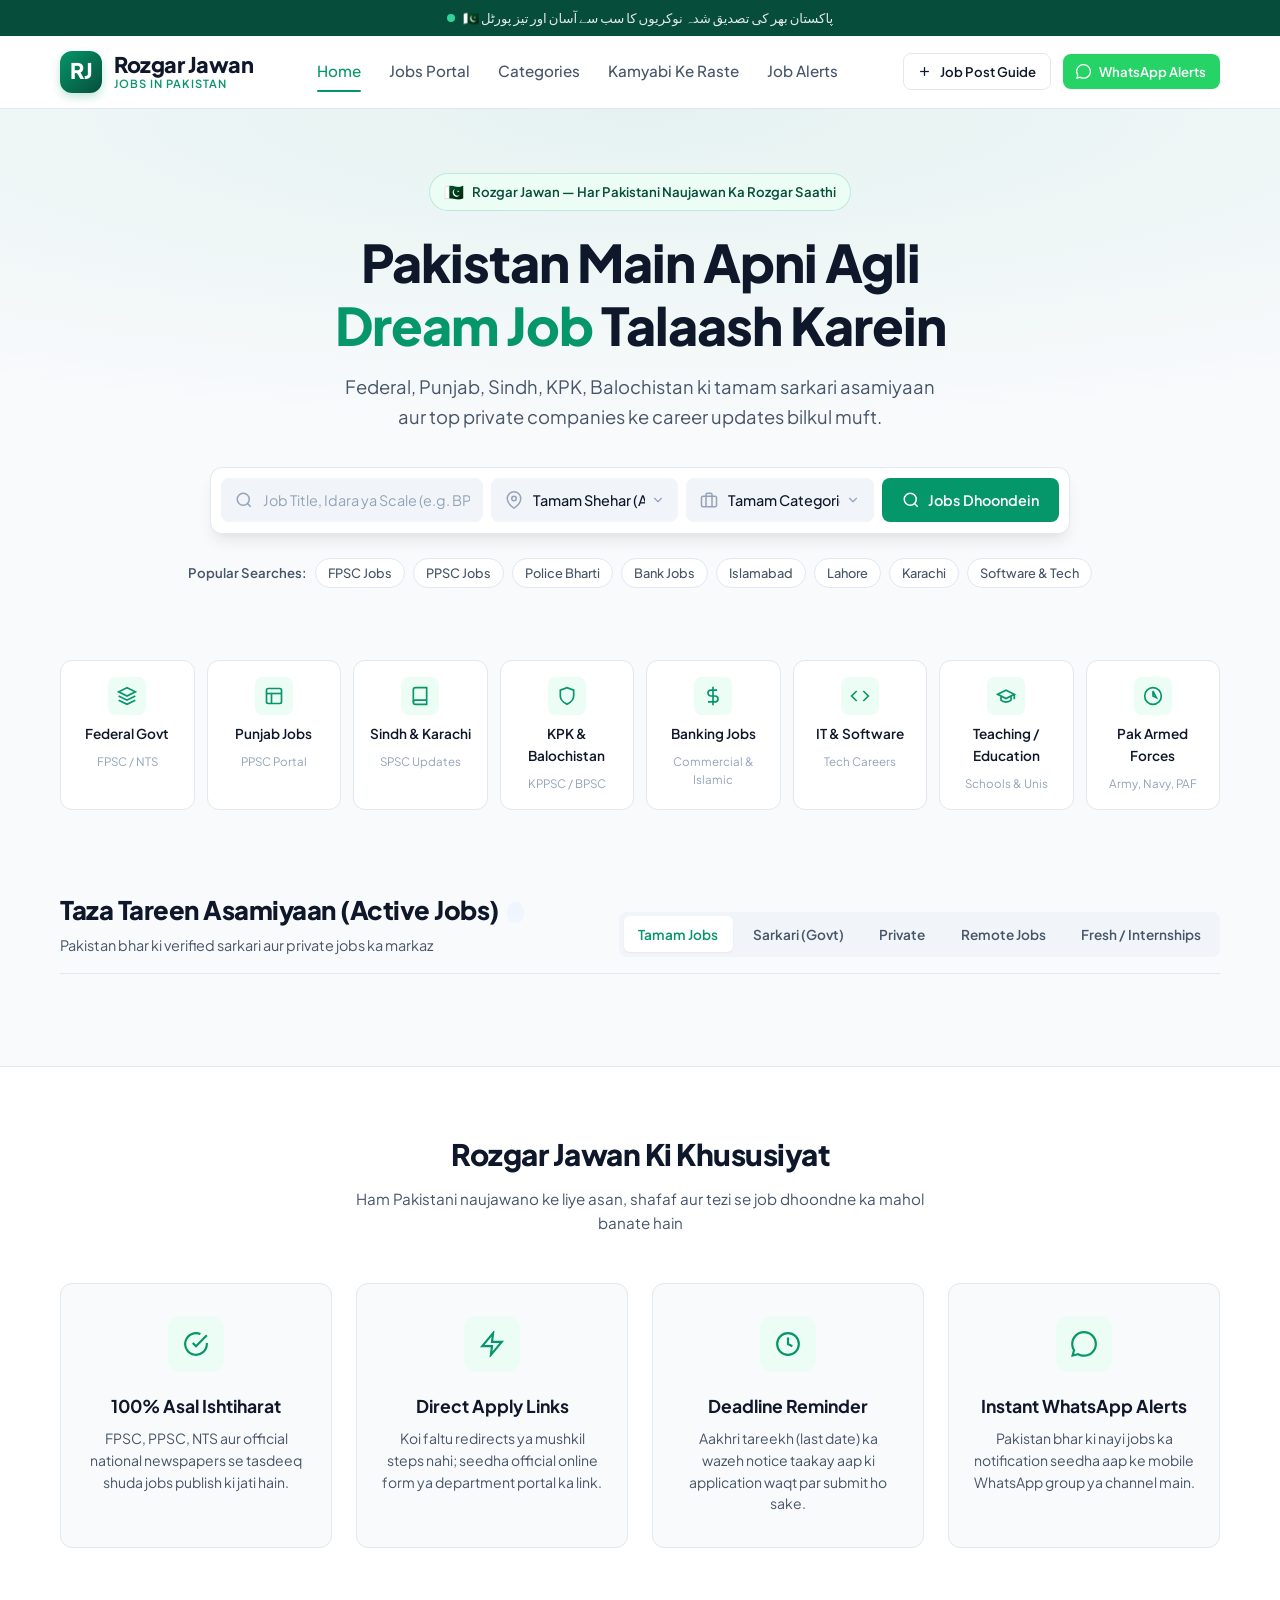
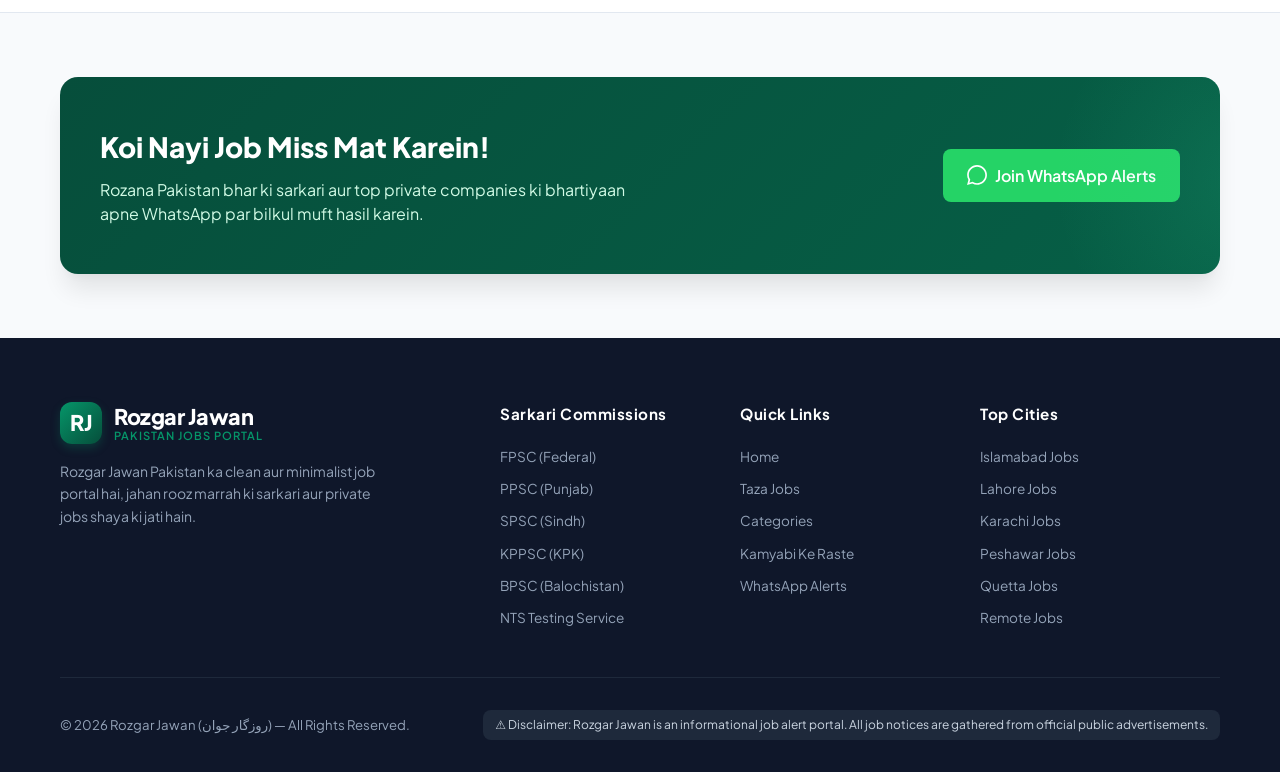
==== commit 307bb6d5: "fix: Add cache-busting loader and job counter badge to index.html" ====
--- a/index.html
+++ b/index.html
@@ -11,6 +11,9 @@
   <meta name="keywords" content="Pakistan Jobs, Govt Jobs in Pakistan, Rozgar Jawan, FPSC, PPSC, NTS Jobs, Private Jobs Karachi Lahore Islamabad">
   <meta name="author" content="Rozgar Jawan">
   <meta name="theme-color" content="#059669">
+  <meta http-equiv="Cache-Control" content="no-cache, no-store, must-revalidate">
+  <meta http-equiv="Pragma" content="no-cache">
+  <meta http-equiv="Expires" content="0">
 
   <!-- Google Fonts: Plus Jakarta Sans -->
   <link rel="preconnect" href="https://fonts.googleapis.com">
@@ -272,7 +275,7 @@
         <!-- Section Header with Filters -->
         <div class="section-header">
           <div class="section-title-wrap">
-            <h2>Taza Tareen Asamiyaan (Active Jobs)</h2>
+            <h2>Taza Tareen Asamiyaan (Active Jobs) <span id="job-count-badge" class="badge badge-govt" style="vertical-align: middle; font-size: 0.8rem; margin-left: 0.5rem;"></span></h2>
             <p>Pakistan bhar ki verified sarkari aur private jobs ka markaz</p>
           </div>
 
@@ -518,8 +521,18 @@
     }
   </script>
 
-  <!-- Core JavaScript Modules -->
-  <script src="js/jobs.js"></script>
-  <script src="js/main.js"></script>
+  <!-- Core JavaScript Modules with Auto Cache-Busting -->
+  <script>
+    // Automatically busts browser cache so newly published jobs always show up immediately
+    const cacheBuster = Date.now();
+    const scriptJobs = document.createElement('script');
+    scriptJobs.src = 'js/jobs.js?v=' + cacheBuster;
+    scriptJobs.onload = function() {
+      const scriptMain = document.createElement('script');
+      scriptMain.src = 'js/main.js?v=' + cacheBuster;
+      document.body.appendChild(scriptMain);
+    };
+    document.body.appendChild(scriptJobs);
+  </script>
 </body>
 </html>
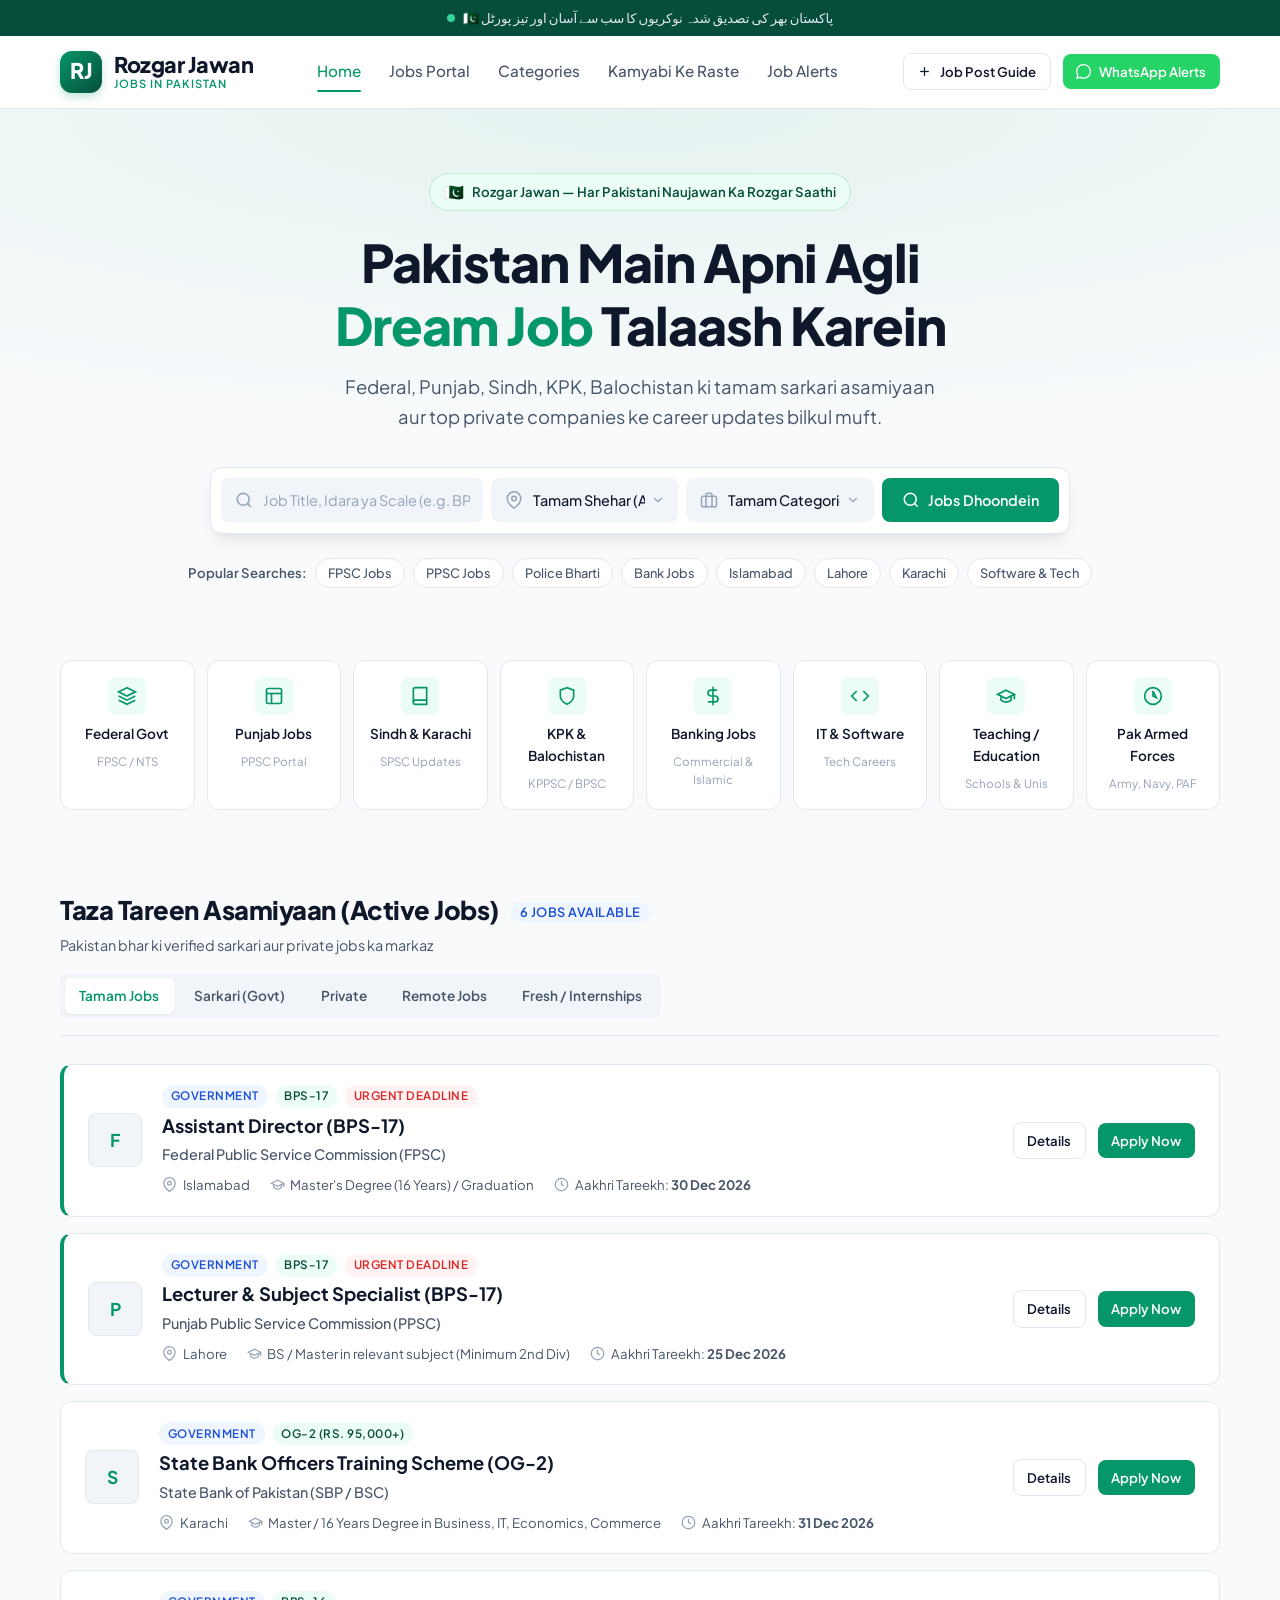
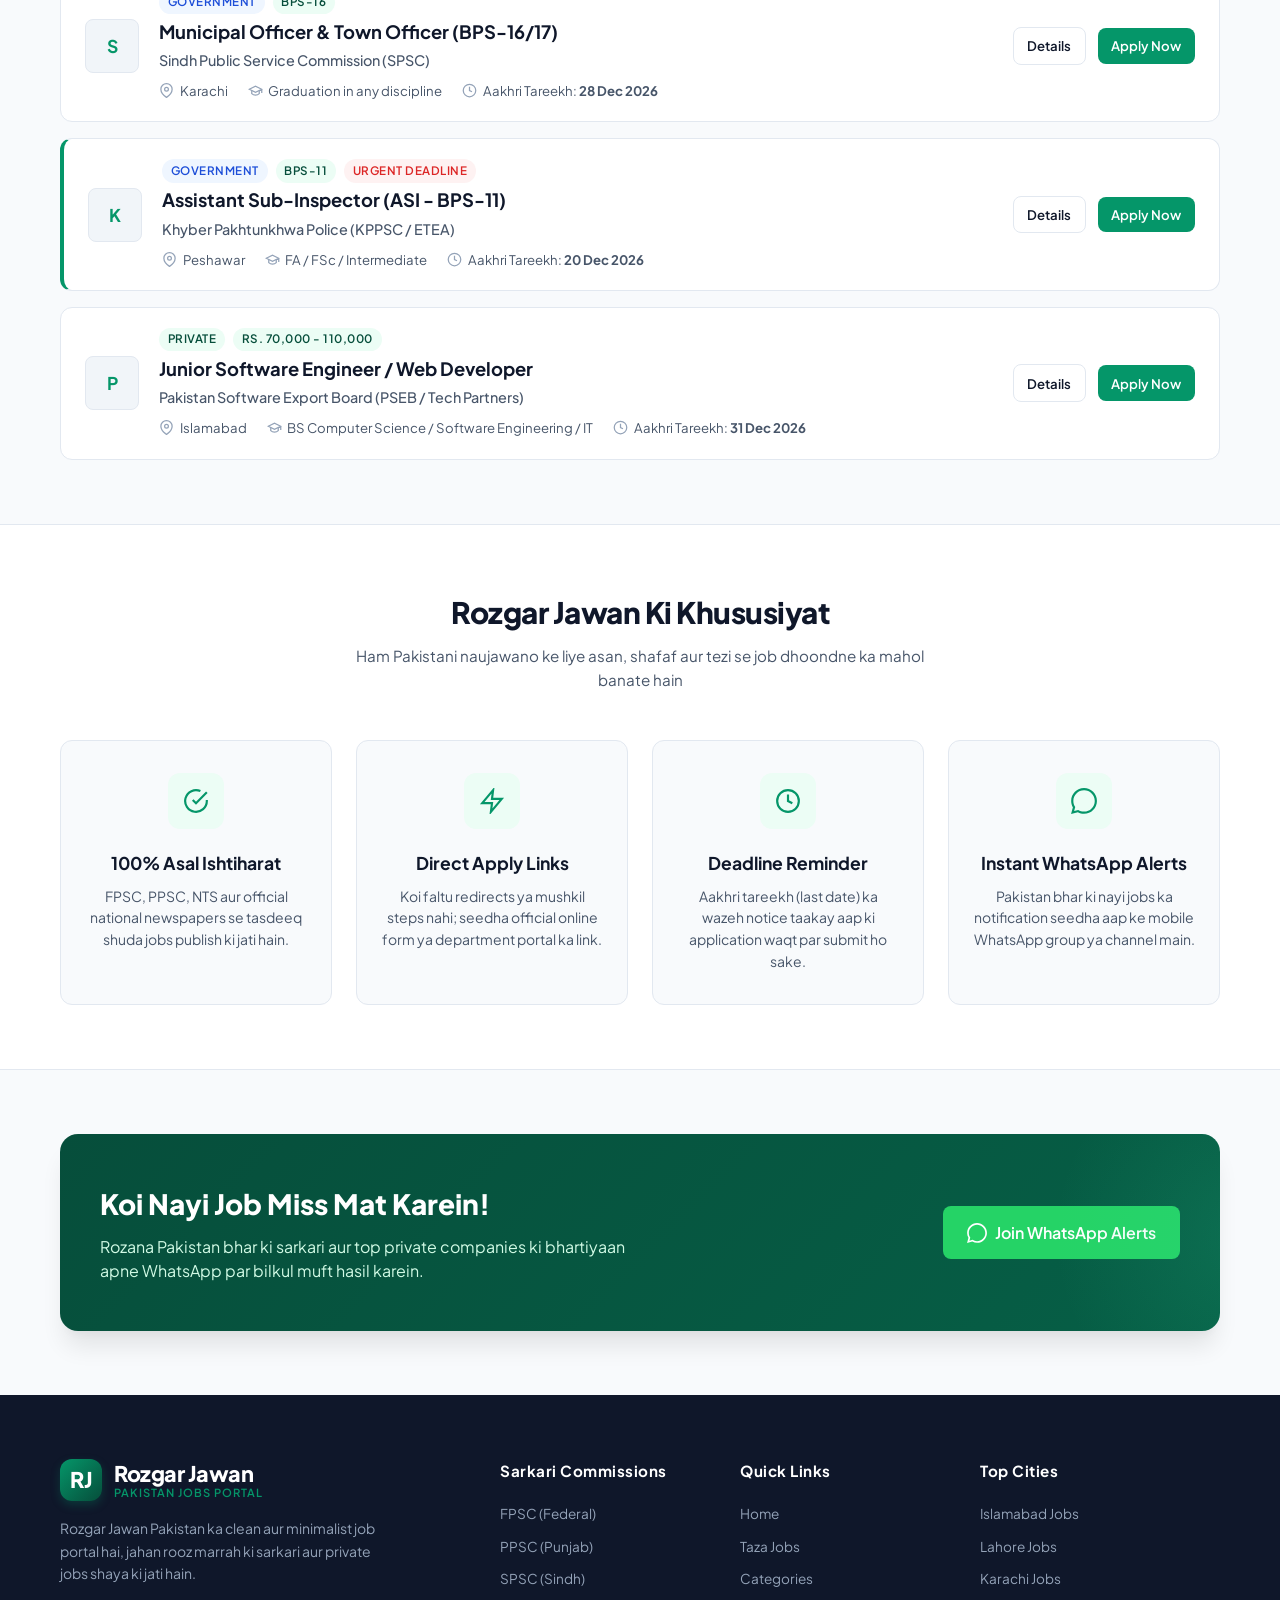
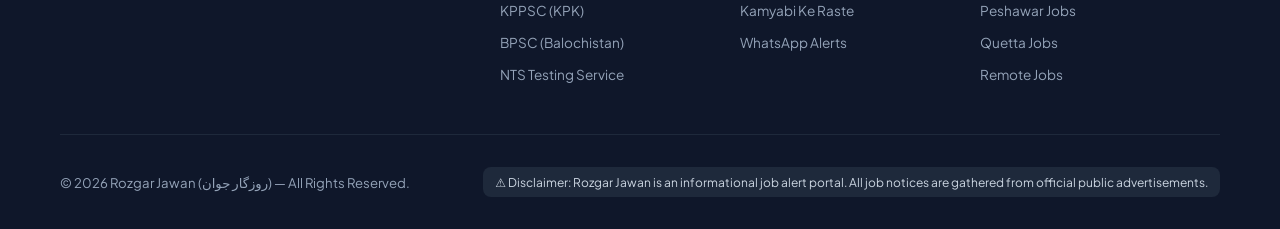
==== commit 7ec2f4ab: "fix: Ensure renderJobs executes immediately even if script loaded after DOMContentLoaded" ====
--- a/index.html
+++ b/index.html
@@ -528,6 +528,9 @@
     const scriptJobs = document.createElement('script');
     scriptJobs.src = 'js/jobs.js?v=' + cacheBuster;
     scriptJobs.onload = function() {
+      if (typeof renderJobs === 'function') {
+        renderJobs();
+      }
       const scriptMain = document.createElement('script');
       scriptMain.src = 'js/main.js?v=' + cacheBuster;
       document.body.appendChild(scriptMain);
